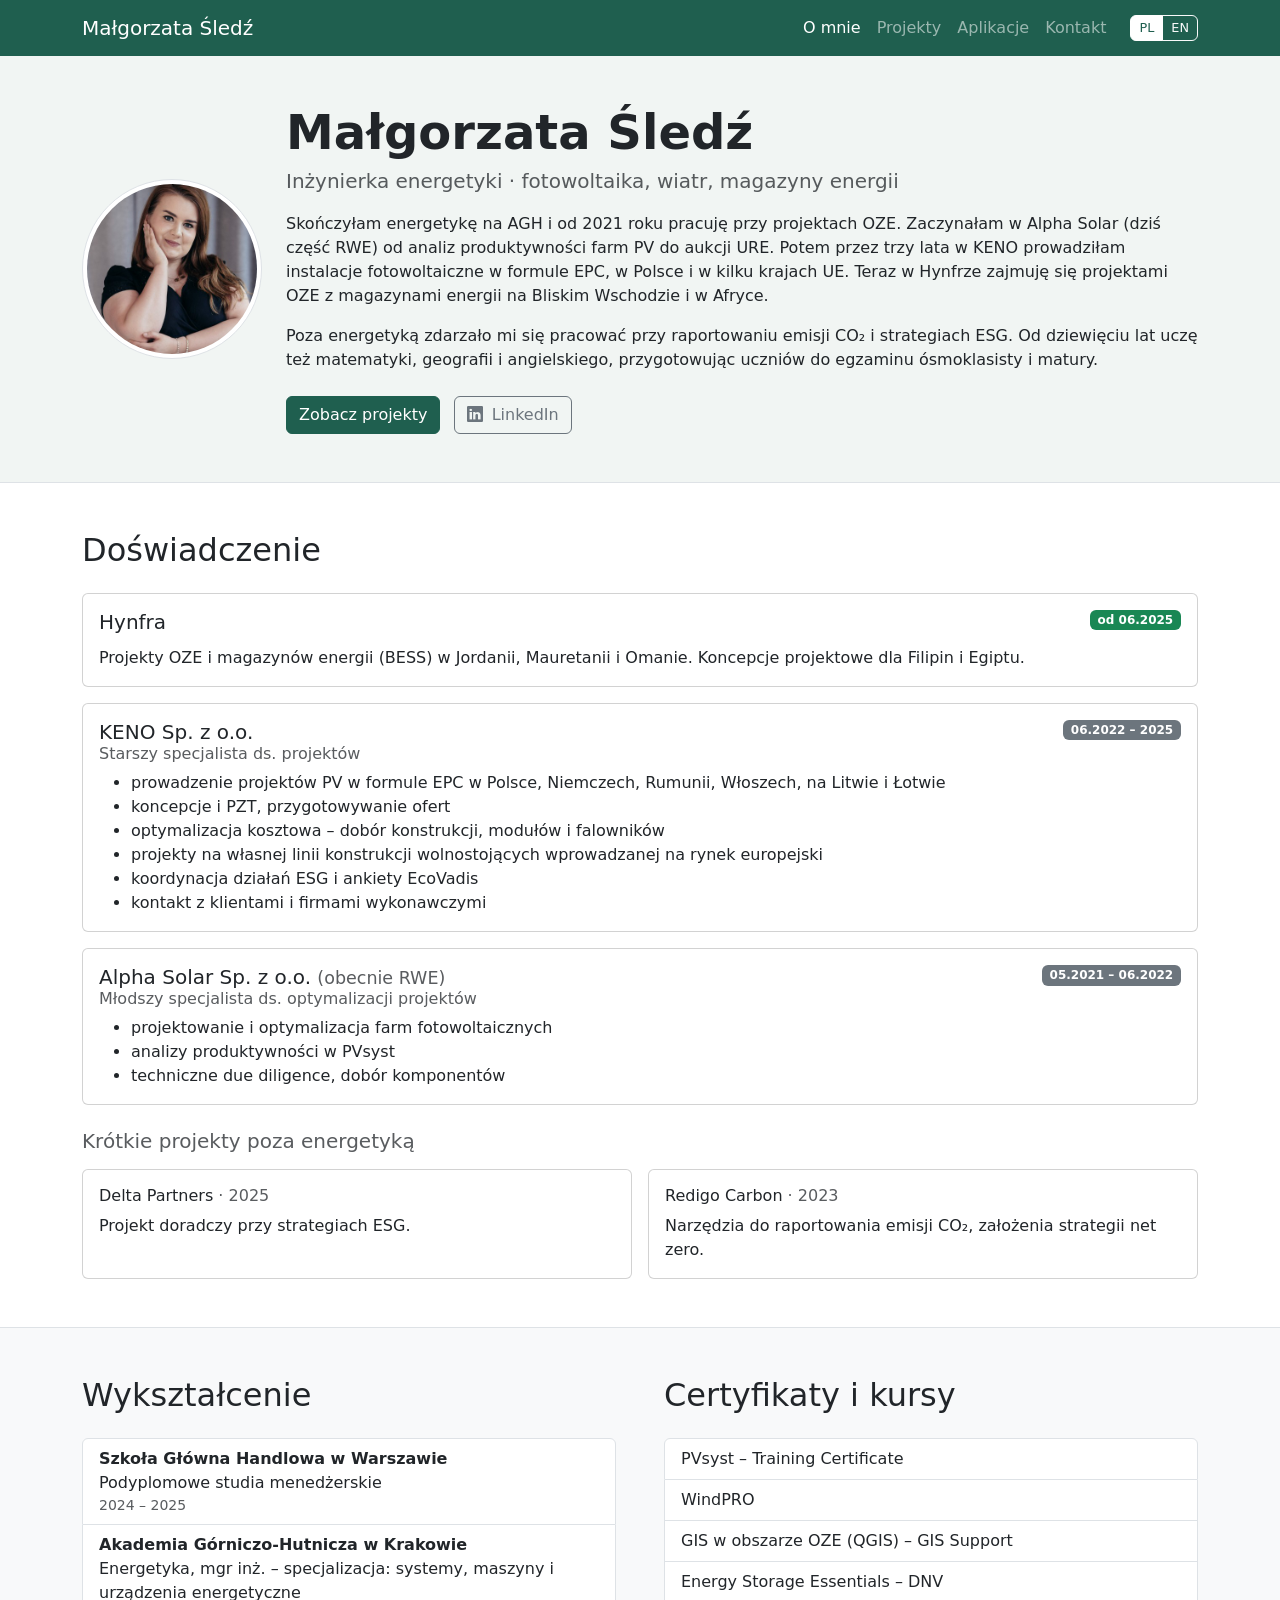
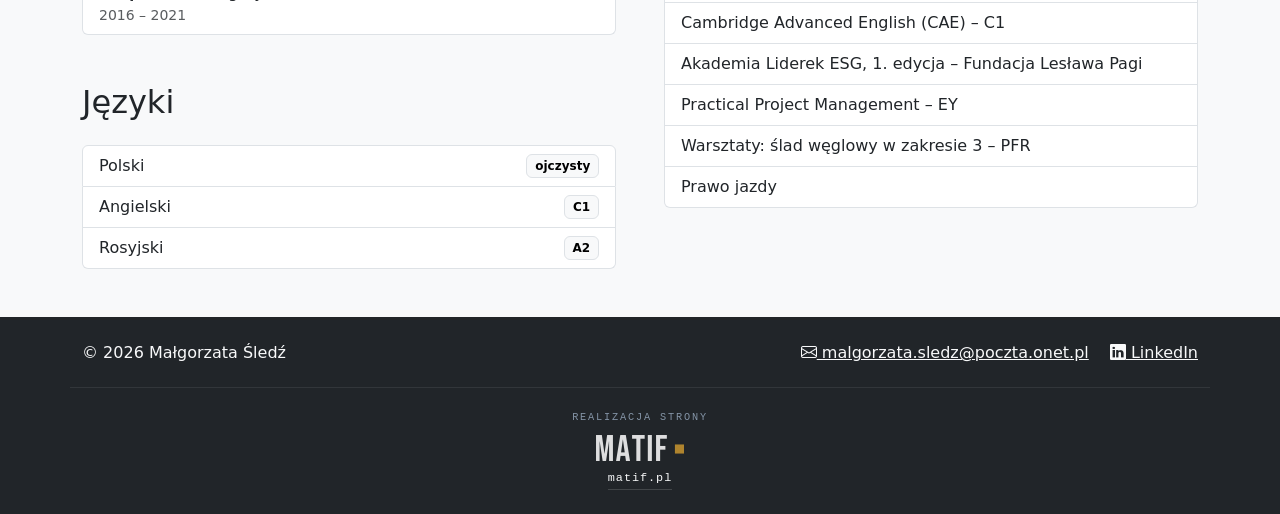
==== index.html @ 662f280e "Strona Małgorzaty Śledź: O mnie, Projekty, Aplikacje, Kontakt (PL/EN)" ====
<!doctype html>
<html lang="pl">
<head>
<meta charset="utf-8">
<meta name="viewport" content="width=device-width, initial-scale=1">
<title>Małgorzata Śledź</title>
<meta name="description" content="Małgorzata Śledź – inżynierka energetyki. Projekty fotowoltaiczne, wiatrowe i magazyny energii, ESG.">
<link rel="alternate" hreflang="en" href="en/index.html">
<link href="https://cdn.jsdelivr.net/npm/bootstrap@5.3.3/dist/css/bootstrap.min.css" rel="stylesheet">
<link href="https://cdn.jsdelivr.net/npm/bootstrap-icons@1.11.3/font/bootstrap-icons.min.css" rel="stylesheet">
<link href="style.css" rel="stylesheet">
</head>
<body>

<nav class="navbar navbar-expand-md navbar-dark fixed-top">
  <div class="container">
    <a class="navbar-brand" href="index.html">Małgorzata Śledź</a>
    <button class="navbar-toggler" type="button" data-bs-toggle="collapse" data-bs-target="#menu" aria-controls="menu" aria-expanded="false" aria-label="Menu">
      <span class="navbar-toggler-icon"></span>
    </button>
    <div class="collapse navbar-collapse" id="menu">
      <ul class="navbar-nav ms-auto me-md-3">
        <li class="nav-item"><a class="nav-link active" aria-current="page" href="index.html">O mnie</a></li>
        <li class="nav-item"><a class="nav-link" href="projekty.html">Projekty</a></li>
        <li class="nav-item"><a class="nav-link" href="aplikacje.html">Aplikacje</a></li>
        <li class="nav-item"><a class="nav-link" href="kontakt.html">Kontakt</a></li>
      </ul>
      <div class="btn-group lang-switch my-2 my-md-0">
        <a class="btn btn-outline-light active" href="index.html">PL</a>
        <a class="btn btn-outline-light" href="en/index.html">EN</a>
      </div>
    </div>
  </div>
</nav>

<main>
<header class="hero py-5 border-bottom">
  <div class="container">
    <div class="row align-items-center g-4">
      <div class="col-md-auto text-center">
        <img src="zdjecie.jpg" class="rounded-circle img-thumbnail" alt="Małgorzata Śledź">
      </div>
      <div class="col-md">
        <h1 class="display-5 fw-semibold mb-1">Małgorzata Śledź</h1>
        <p class="lead text-muted mb-3">Inżynierka energetyki · fotowoltaika, wiatr, magazyny energii</p>
        <p>Skończyłam energetykę na AGH i od 2021 roku pracuję przy projektach OZE. Zaczynałam w Alpha Solar (dziś część RWE) od analiz produktywności farm PV do aukcji URE. Potem przez trzy lata w KENO prowadziłam instalacje fotowoltaiczne w formule EPC, w Polsce i w kilku krajach UE. Teraz w Hynfrze zajmuję się projektami OZE z magazynami energii na Bliskim Wschodzie i w Afryce.</p>
        <p class="mb-4">Poza energetyką zdarzało mi się pracować przy raportowaniu emisji CO₂ i strategiach ESG. Od dziewięciu lat uczę też matematyki, geografii i angielskiego, przygotowując uczniów do egzaminu ósmoklasisty i matury.</p>
        <a href="projekty.html" class="btn btn-green me-2">Zobacz projekty</a>
        <a href="https://www.linkedin.com/in/malgorzatasledz9797" class="btn btn-outline-secondary"><i class="bi bi-linkedin me-1"></i> LinkedIn</a>
      </div>
    </div>
  </div>
</header>

<section class="py-5" id="doswiadczenie">
  <div class="container">
    <h2 class="mb-4">Doświadczenie</h2>

    <div class="card mb-3">
      <div class="card-body">
        <div class="d-flex justify-content-between flex-wrap">
          <h5 class="card-title mb-1">Hynfra</h5>
          <span class="badge text-bg-success align-self-start">od 06.2025</span>
        </div>
        <p class="card-text mt-2">Projekty OZE i magazynów energii (BESS) w Jordanii, Mauretanii i Omanie. Koncepcje projektowe dla Filipin i Egiptu.</p>
      </div>
    </div>

    <div class="card mb-3">
      <div class="card-body">
        <div class="d-flex justify-content-between flex-wrap">
          <h5 class="card-title mb-1">KENO Sp. z o.o.</h5>
          <span class="badge text-bg-secondary align-self-start">06.2022 – 2025</span>
        </div>
        <h6 class="card-subtitle text-muted mb-2">Starszy specjalista ds. projektów</h6>
        <ul class="mb-0">
          <li>prowadzenie projektów PV w formule EPC w Polsce, Niemczech, Rumunii, Włoszech, na Litwie i Łotwie</li>
          <li>koncepcje i PZT, przygotowywanie ofert</li>
          <li>optymalizacja kosztowa – dobór konstrukcji, modułów i falowników</li>
          <li>projekty na własnej linii konstrukcji wolnostojących wprowadzanej na rynek europejski</li>
          <li>koordynacja działań ESG i ankiety EcoVadis</li>
          <li>kontakt z klientami i firmami wykonawczymi</li>
        </ul>
      </div>
    </div>

    <div class="card mb-3">
      <div class="card-body">
        <div class="d-flex justify-content-between flex-wrap">
          <h5 class="card-title mb-1">Alpha Solar Sp. z o.o. <small class="text-muted">(obecnie RWE)</small></h5>
          <span class="badge text-bg-secondary align-self-start">05.2021 – 06.2022</span>
        </div>
        <h6 class="card-subtitle text-muted mb-2">Młodszy specjalista ds. optymalizacji projektów</h6>
        <ul class="mb-0">
          <li>projektowanie i optymalizacja farm fotowoltaicznych</li>
          <li>analizy produktywności w PVsyst</li>
          <li>techniczne due diligence, dobór komponentów</li>
        </ul>
      </div>
    </div>

    <h5 class="mt-4 mb-3 text-muted">Krótkie projekty poza energetyką</h5>
    <div class="row g-3">
      <div class="col-md-6">
        <div class="card h-100">
          <div class="card-body">
            <h6 class="card-title">Delta Partners <span class="text-muted fw-normal">· 2025</span></h6>
            <p class="card-text mb-0">Projekt doradczy przy strategiach ESG.</p>
          </div>
        </div>
      </div>
      <div class="col-md-6">
        <div class="card h-100">
          <div class="card-body">
            <h6 class="card-title">Redigo Carbon <span class="text-muted fw-normal">· 2023</span></h6>
            <p class="card-text mb-0">Narzędzia do raportowania emisji CO₂, założenia strategii net zero.</p>
          </div>
        </div>
      </div>
    </div>
  </div>
</section>

<section class="py-5 bg-light border-top" id="wyksztalcenie">
  <div class="container">
    <div class="row g-5">
      <div class="col-lg-6">
        <h2 class="mb-4">Wykształcenie</h2>
        <ul class="list-group">
          <li class="list-group-item">
            <div class="fw-semibold">Szkoła Główna Handlowa w Warszawie</div>
            Podyplomowe studia menedżerskie
            <div class="small text-muted">2024 – 2025</div>
          </li>
          <li class="list-group-item">
            <div class="fw-semibold">Akademia Górniczo-Hutnicza w Krakowie</div>
            Energetyka, mgr inż. – specjalizacja: systemy, maszyny i urządzenia energetyczne
            <div class="small text-muted">2016 – 2021</div>
          </li>
        </ul>

        <h2 class="mt-5 mb-4">Języki</h2>
        <ul class="list-group">
          <li class="list-group-item d-flex justify-content-between">Polski <span class="badge text-bg-light border">ojczysty</span></li>
          <li class="list-group-item d-flex justify-content-between">Angielski <span class="badge text-bg-light border">C1</span></li>
          <li class="list-group-item d-flex justify-content-between">Rosyjski <span class="badge text-bg-light border">A2</span></li>
        </ul>
      </div>

      <div class="col-lg-6" id="certyfikaty">
        <h2 class="mb-4">Certyfikaty i kursy</h2>
        <ul class="list-group">
          <li class="list-group-item">PVsyst – Training Certificate</li>
          <li class="list-group-item">WindPRO</li>
          <li class="list-group-item">GIS w obszarze OZE (QGIS) – GIS Support</li>
          <li class="list-group-item">Energy Storage Essentials – DNV</li>
          <li class="list-group-item">Cambridge Advanced English (CAE) – C1</li>
          <li class="list-group-item">Akademia Liderek ESG, 1. edycja – Fundacja Lesława Pagi</li>
          <li class="list-group-item">Practical Project Management – EY</li>
          <li class="list-group-item">Warsztaty: ślad węglowy w zakresie 3 – PFR</li>
          <li class="list-group-item">Prawo jazdy</li>
        </ul>
      </div>
    </div>
  </div>
</section>
</main>

<footer class="bg-dark text-light py-4" id="kontakt">
  <div class="container d-flex flex-wrap justify-content-between gap-2">
    <span>© 2026 Małgorzata Śledź</span>
    <span>
      <a class="link-light me-3" href="mailto:malgorzata.sledz@poczta.onet.pl"><i class="bi bi-envelope"></i> malgorzata.sledz@poczta.onet.pl</a>
      <a class="link-light" href="https://www.linkedin.com/in/malgorzatasledz9797"><i class="bi bi-linkedin"></i> LinkedIn</a>
    </span>
  </div>
  <div class="container fcredit">
    <a class="credit" href="https://matif.pl" target="_blank" rel="noopener">
      <span class="credit-by">Realizacja strony</span>
      <img src="matif-logo.png" alt="MatIf" width="88" height="26" loading="lazy">
      <span class="credit-dom">matif.pl</span>
    </a>
  </div>
</footer>

<script src="https://cdn.jsdelivr.net/npm/bootstrap@5.3.3/dist/js/bootstrap.bundle.min.js"></script>
</body>
</html>
---- style.css ----
body{padding-top:56px;display:flex;flex-direction:column;min-height:100vh}
main{flex:1}
section{scroll-margin-top:56px}
.navbar{background:#1f5f4f}
.hero{background:#f1f5f3}
.hero img{width:180px;height:180px;object-fit:cover}
.page-head{background:#f1f5f3}
.btn-green{background:#1f5f4f;border-color:#1f5f4f;color:#fff}
.btn-green:hover{background:#174a3d;border-color:#174a3d;color:#fff}
.lang-switch .btn{--bs-btn-padding-y:.15rem;--bs-btn-padding-x:.5rem;--bs-btn-font-size:.8rem}
.lang-switch .btn.active{background:#fff;color:#1f5f4f;border-color:#fff}

/* Realizacja strony – MatIf (logo, pod nim domena) */
.fcredit{margin-top:22px;padding-top:22px;border-top:1px solid rgba(255,255,255,.08);display:flex;justify-content:center}
.credit{display:inline-flex;flex-direction:column;align-items:center;gap:9px;text-align:center;text-decoration:none}
.credit-by{font-family:ui-monospace,SFMono-Regular,Consolas,monospace;font-size:.64rem;letter-spacing:.18em;text-transform:uppercase;color:#8494a6}
.credit img{display:block;height:26px;width:auto;opacity:.85;transition:transform .2s,opacity .2s}
.credit-dom{font-family:ui-monospace,SFMono-Regular,Consolas,monospace;font-size:.74rem;letter-spacing:.08em;color:#f8f9fa;border-bottom:1px solid rgba(255,255,255,.15);padding-bottom:2px;transition:border-color .18s,color .18s}
.credit:hover .credit-dom{color:#d9a43a;border-color:#d9a43a}
.credit:hover img{transform:translateY(-2px);opacity:1}
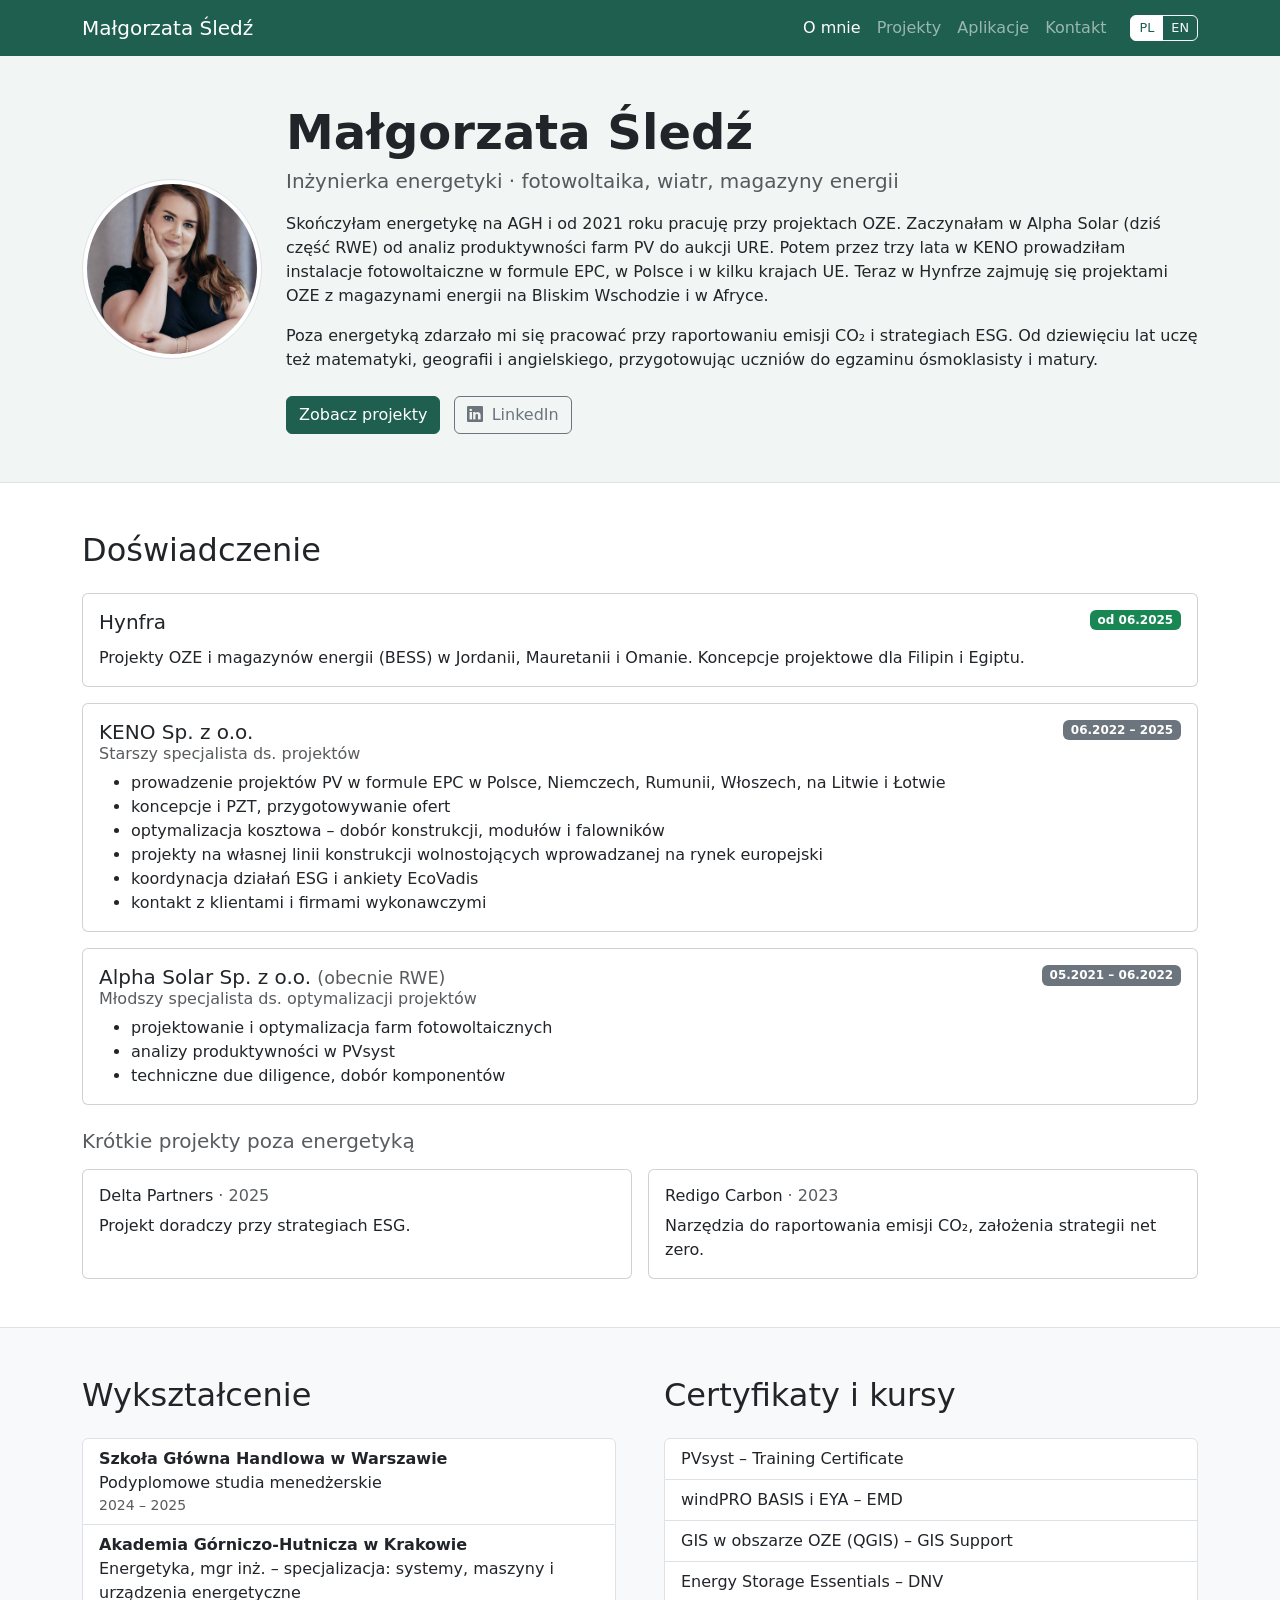
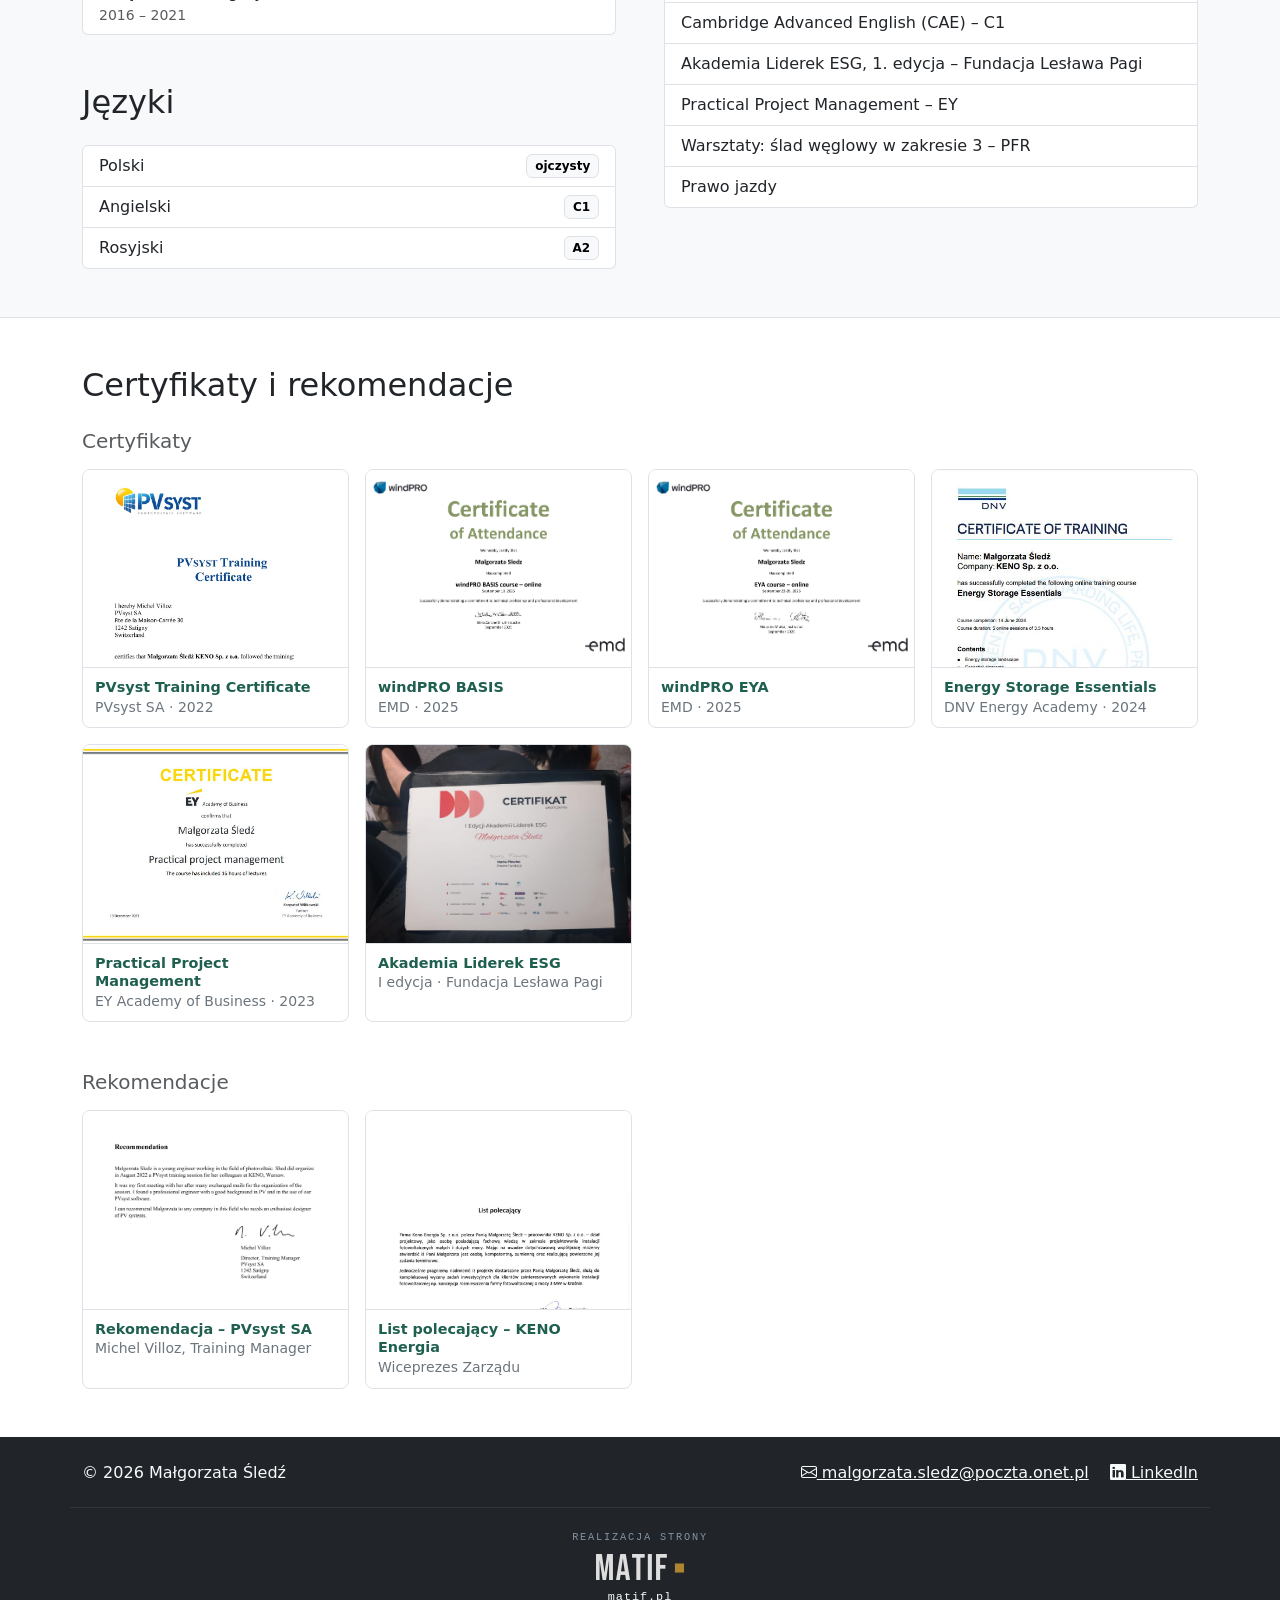
==== commit cb067ca3: "Dodaj certyfikaty i rekomendacje z podglądem (PL/EN), przygotuj pod GitHub Pages Co-Authored-By: Cla" ====
--- a/index.html
+++ b/index.html
@@ -151,7 +151,7 @@
         <h2 class="mb-4">Certyfikaty i kursy</h2>
         <ul class="list-group">
           <li class="list-group-item">PVsyst – Training Certificate</li>
-          <li class="list-group-item">WindPRO</li>
+          <li class="list-group-item">windPRO BASIS i EYA – EMD</li>
           <li class="list-group-item">GIS w obszarze OZE (QGIS) – GIS Support</li>
           <li class="list-group-item">Energy Storage Essentials – DNV</li>
           <li class="list-group-item">Cambridge Advanced English (CAE) – C1</li>
@@ -164,6 +164,79 @@
     </div>
   </div>
 </section>
+<section class="py-5 border-top" id="dokumenty">
+  <div class="container">
+    <h2 class="mb-4">Certyfikaty i rekomendacje</h2>
+    <h5 class="text-muted mb-3">Certyfikaty</h5>
+    <div class="row g-3 mb-5">
+      <div class="col-6 col-md-4 col-lg-3">
+        <a href="certyfikaty/pvsyst.jpg" class="doc-thumb" data-bs-toggle="modal" data-bs-target="#docModal" data-title="PVsyst Training Certificate">
+          <img src="certyfikaty/pvsyst.jpg" alt="PVsyst Training Certificate" loading="lazy">
+          <span class="doc-caption"><strong>PVsyst Training Certificate</strong><small>PVsyst SA · 2022</small></span>
+        </a>
+      </div>
+      <div class="col-6 col-md-4 col-lg-3">
+        <a href="certyfikaty/windpro-basis.png" class="doc-thumb" data-bs-toggle="modal" data-bs-target="#docModal" data-title="windPRO BASIS">
+          <img src="certyfikaty/windpro-basis.png" alt="windPRO BASIS" loading="lazy">
+          <span class="doc-caption"><strong>windPRO BASIS</strong><small>EMD · 2025</small></span>
+        </a>
+      </div>
+      <div class="col-6 col-md-4 col-lg-3">
+        <a href="certyfikaty/windpro-eya.png" class="doc-thumb" data-bs-toggle="modal" data-bs-target="#docModal" data-title="windPRO EYA">
+          <img src="certyfikaty/windpro-eya.png" alt="windPRO EYA" loading="lazy">
+          <span class="doc-caption"><strong>windPRO EYA</strong><small>EMD · 2025</small></span>
+        </a>
+      </div>
+      <div class="col-6 col-md-4 col-lg-3">
+        <a href="certyfikaty/dnv-energy-storage.jpg" class="doc-thumb" data-bs-toggle="modal" data-bs-target="#docModal" data-title="Energy Storage Essentials">
+          <img src="certyfikaty/dnv-energy-storage.jpg" alt="Energy Storage Essentials" loading="lazy">
+          <span class="doc-caption"><strong>Energy Storage Essentials</strong><small>DNV Energy Academy · 2024</small></span>
+        </a>
+      </div>
+      <div class="col-6 col-md-4 col-lg-3">
+        <a href="certyfikaty/ey-project-management.jpg" class="doc-thumb" data-bs-toggle="modal" data-bs-target="#docModal" data-title="Practical Project Management">
+          <img src="certyfikaty/ey-project-management.jpg" alt="Practical Project Management" loading="lazy">
+          <span class="doc-caption"><strong>Practical Project Management</strong><small>EY Academy of Business · 2023</small></span>
+        </a>
+      </div>
+      <div class="col-6 col-md-4 col-lg-3">
+        <a href="certyfikaty/akademia-liderek-esg.jpg" class="doc-thumb" data-bs-toggle="modal" data-bs-target="#docModal" data-title="Akademia Liderek ESG">
+          <img src="certyfikaty/akademia-liderek-esg.jpg" alt="Akademia Liderek ESG" loading="lazy">
+          <span class="doc-caption"><strong>Akademia Liderek ESG</strong><small>I edycja · Fundacja Lesława Pagi</small></span>
+        </a>
+      </div>
+    </div>
+    <h5 class="text-muted mb-3">Rekomendacje</h5>
+    <div class="row g-3">
+      <div class="col-6 col-md-4 col-lg-3">
+        <a href="certyfikaty/rekomendacja-pvsyst.png" class="doc-thumb" data-bs-toggle="modal" data-bs-target="#docModal" data-title="Rekomendacja – PVsyst SA">
+          <img src="certyfikaty/rekomendacja-pvsyst.png" alt="Rekomendacja – PVsyst SA" loading="lazy">
+          <span class="doc-caption"><strong>Rekomendacja – PVsyst SA</strong><small>Michel Villoz, Training Manager</small></span>
+        </a>
+      </div>
+      <div class="col-6 col-md-4 col-lg-3">
+        <a href="certyfikaty/list-polecajacy-keno.jpg" class="doc-thumb" data-bs-toggle="modal" data-bs-target="#docModal" data-title="List polecający – KENO Energia">
+          <img src="certyfikaty/list-polecajacy-keno.jpg" alt="List polecający – KENO Energia" loading="lazy">
+          <span class="doc-caption"><strong>List polecający – KENO Energia</strong><small>Wiceprezes Zarządu</small></span>
+        </a>
+      </div>
+    </div>
+  </div>
+</section>
+
+<div class="modal fade" id="docModal" tabindex="-1" aria-labelledby="docModalTitle" aria-hidden="true">
+  <div class="modal-dialog modal-xl modal-dialog-centered modal-dialog-scrollable">
+    <div class="modal-content">
+      <div class="modal-header">
+        <h5 class="modal-title" id="docModalTitle"></h5>
+        <button type="button" class="btn-close" data-bs-dismiss="modal" aria-label="Zamknij"></button>
+      </div>
+      <div class="modal-body text-center">
+        <img id="docModalImg" class="img-fluid" src="" alt="">
+      </div>
+    </div>
+  </div>
+</div>
 </main>
 
 <footer class="bg-dark text-light py-4" id="kontakt">
@@ -184,5 +257,13 @@
 </footer>
 
 <script src="https://cdn.jsdelivr.net/npm/bootstrap@5.3.3/dist/js/bootstrap.bundle.min.js"></script>
+<script>
+document.getElementById('docModal').addEventListener('show.bs.modal', function (e) {
+  var a = e.relatedTarget, img = document.getElementById('docModalImg');
+  img.src = a.getAttribute('href');
+  img.alt = a.dataset.title;
+  document.getElementById('docModalTitle').textContent = a.dataset.title;
+});
+</script>
 </body>
 </html>
--- a/style.css
+++ b/style.css
@@ -18,3 +18,12 @@
 .credit-dom{font-family:ui-monospace,SFMono-Regular,Consolas,monospace;font-size:.74rem;letter-spacing:.08em;color:#f8f9fa;border-bottom:1px solid rgba(255,255,255,.15);padding-bottom:2px;transition:border-color .18s,color .18s}
 .credit:hover .credit-dom{color:#d9a43a;border-color:#d9a43a}
 .credit:hover img{transform:translateY(-2px);opacity:1}
+
+/* Certyfikaty i rekomendacje – miniatury */
+.doc-thumb{display:block;height:100%;border:1px solid #dee2e6;border-radius:.5rem;overflow:hidden;background:#fff;text-decoration:none;color:inherit;transition:box-shadow .2s,transform .2s}
+.doc-thumb:hover{box-shadow:0 .5rem 1rem rgba(0,0,0,.12);transform:translateY(-2px)}
+.doc-thumb img{display:block;width:100%;aspect-ratio:4/3;object-fit:cover;object-position:top;background:#f1f5f3;border-bottom:1px solid #dee2e6}
+.doc-caption{display:block;padding:.6rem .75rem;line-height:1.3}
+.doc-caption strong{display:block;font-size:.9rem;color:#1f5f4f}
+.doc-caption small{color:#6c757d}
+#docModalImg{max-height:80vh}
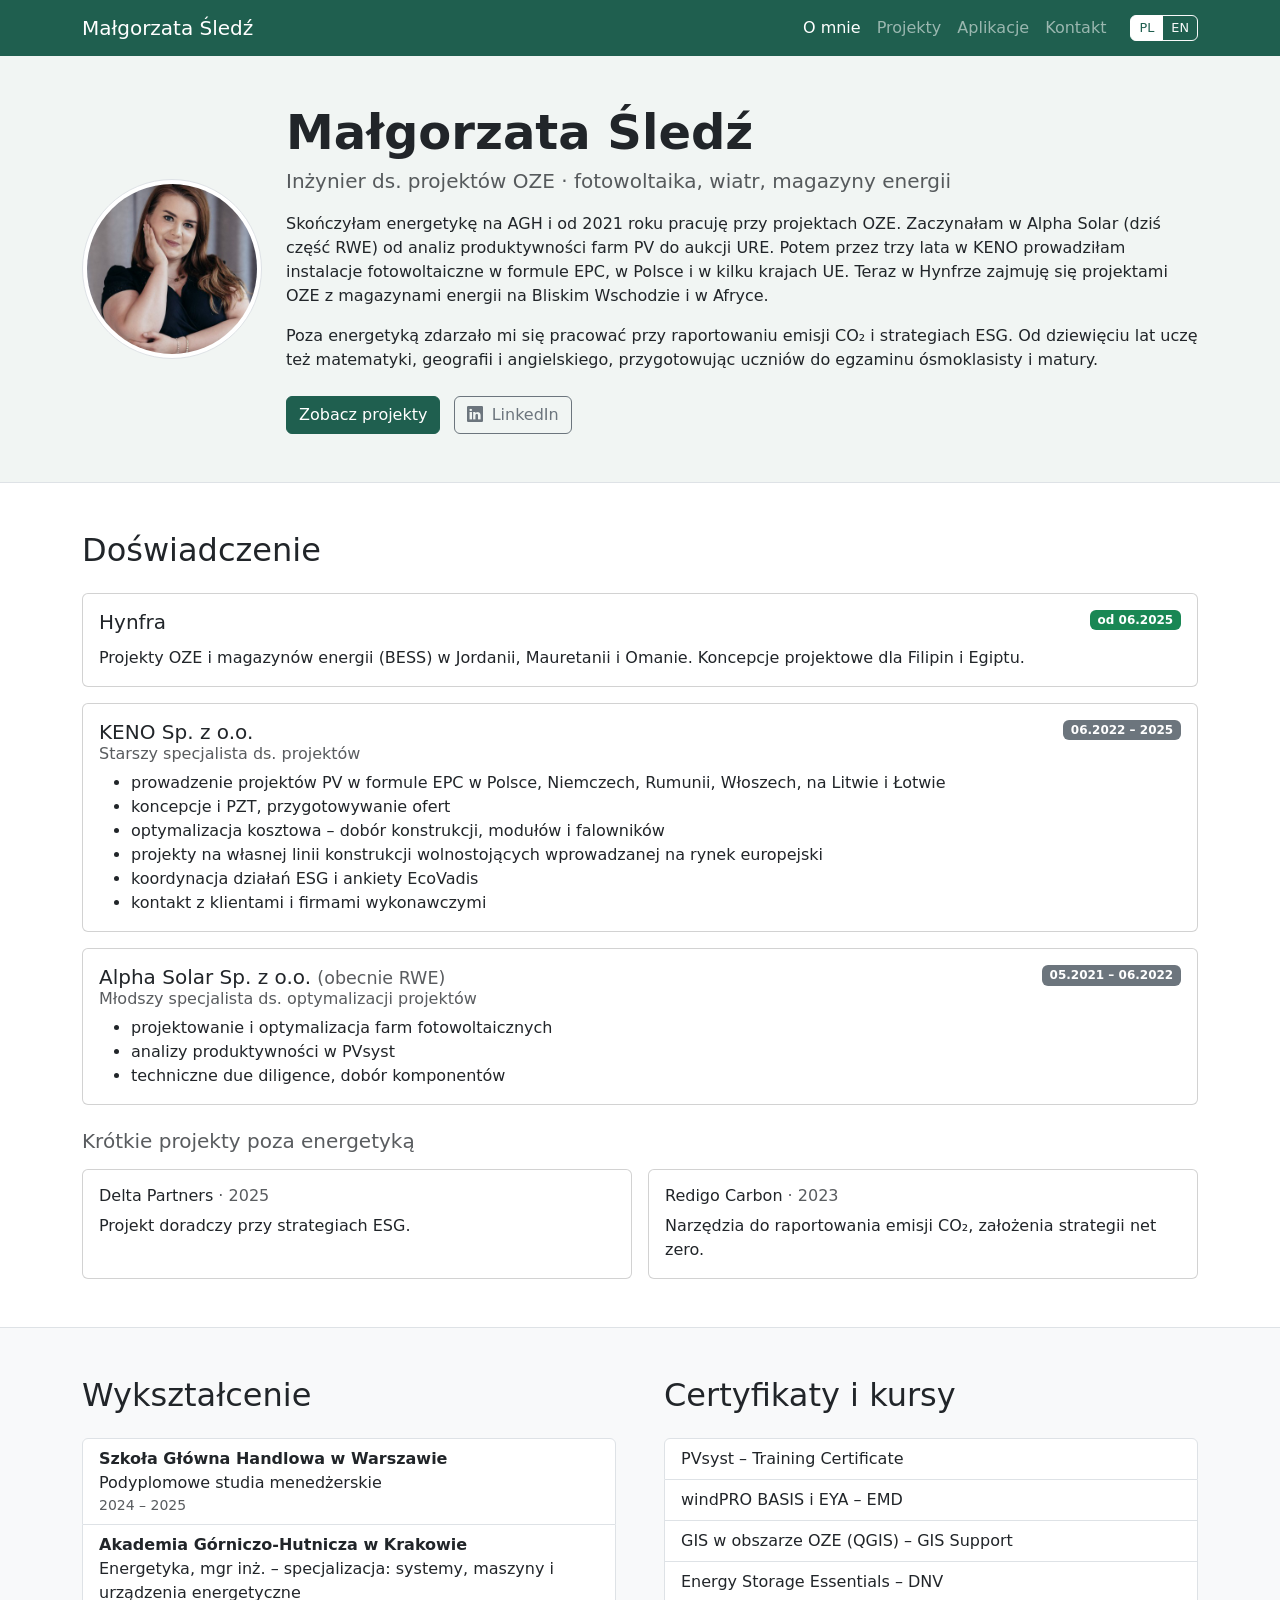
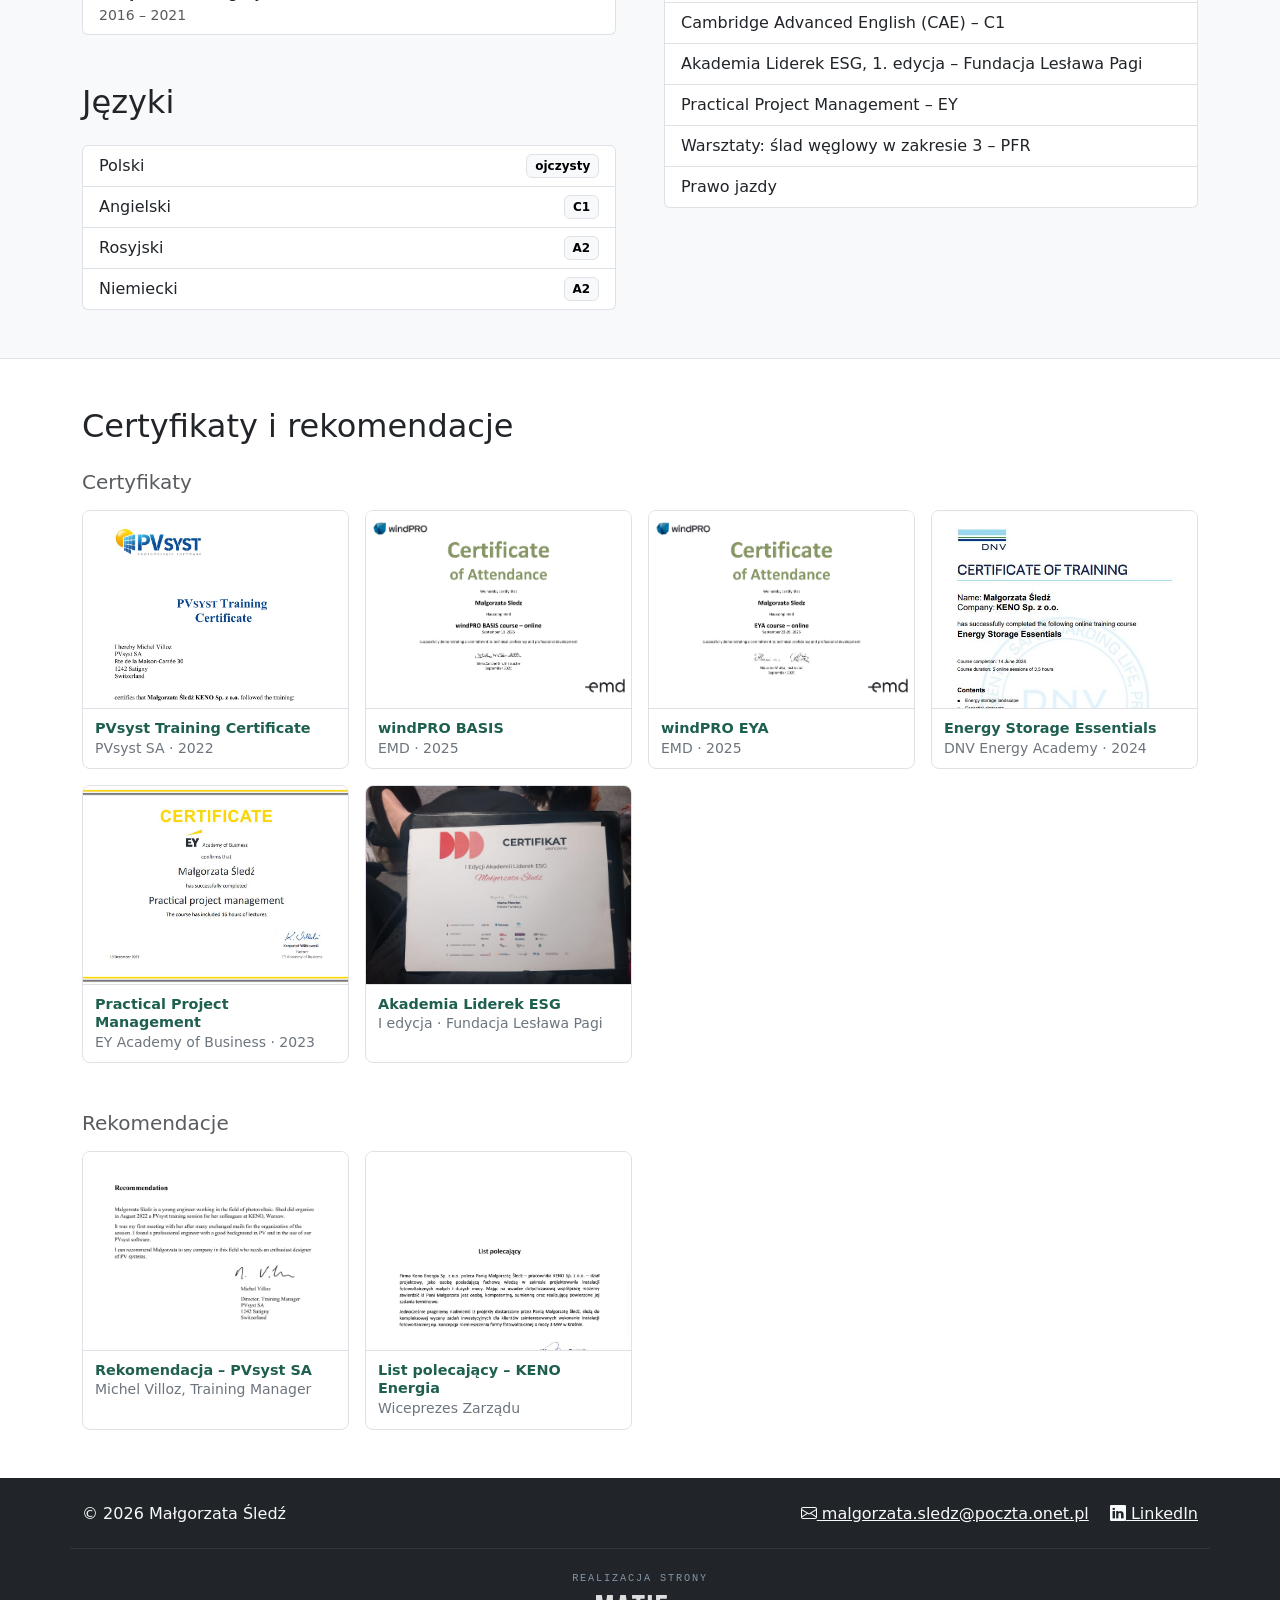
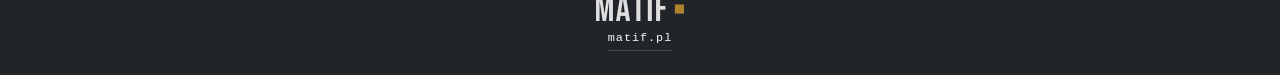
==== commit 930e8e9d: "Zmień tytuł na „Inżynier ds. projektów OZE”, dodaj niemiecki A2 (PL/EN)" ====
--- a/index.html
+++ b/index.html
@@ -4,7 +4,7 @@
 <meta charset="utf-8">
 <meta name="viewport" content="width=device-width, initial-scale=1">
 <title>Małgorzata Śledź</title>
-<meta name="description" content="Małgorzata Śledź – inżynierka energetyki. Projekty fotowoltaiczne, wiatrowe i magazyny energii, ESG.">
+<meta name="description" content="Małgorzata Śledź – inżynier ds. projektów OZE. Projekty fotowoltaiczne, wiatrowe i magazyny energii, ESG.">
 <link rel="alternate" hreflang="en" href="en/index.html">
 <link href="https://cdn.jsdelivr.net/npm/bootstrap@5.3.3/dist/css/bootstrap.min.css" rel="stylesheet">
 <link href="https://cdn.jsdelivr.net/npm/bootstrap-icons@1.11.3/font/bootstrap-icons.min.css" rel="stylesheet">
@@ -42,7 +42,7 @@
       </div>
       <div class="col-md">
         <h1 class="display-5 fw-semibold mb-1">Małgorzata Śledź</h1>
-        <p class="lead text-muted mb-3">Inżynierka energetyki · fotowoltaika, wiatr, magazyny energii</p>
+        <p class="lead text-muted mb-3">Inżynier ds. projektów OZE · fotowoltaika, wiatr, magazyny energii</p>
         <p>Skończyłam energetykę na AGH i od 2021 roku pracuję przy projektach OZE. Zaczynałam w Alpha Solar (dziś część RWE) od analiz produktywności farm PV do aukcji URE. Potem przez trzy lata w KENO prowadziłam instalacje fotowoltaiczne w formule EPC, w Polsce i w kilku krajach UE. Teraz w Hynfrze zajmuję się projektami OZE z magazynami energii na Bliskim Wschodzie i w Afryce.</p>
         <p class="mb-4">Poza energetyką zdarzało mi się pracować przy raportowaniu emisji CO₂ i strategiach ESG. Od dziewięciu lat uczę też matematyki, geografii i angielskiego, przygotowując uczniów do egzaminu ósmoklasisty i matury.</p>
         <a href="projekty.html" class="btn btn-green me-2">Zobacz projekty</a>
@@ -144,6 +144,7 @@
           <li class="list-group-item d-flex justify-content-between">Polski <span class="badge text-bg-light border">ojczysty</span></li>
           <li class="list-group-item d-flex justify-content-between">Angielski <span class="badge text-bg-light border">C1</span></li>
           <li class="list-group-item d-flex justify-content-between">Rosyjski <span class="badge text-bg-light border">A2</span></li>
+          <li class="list-group-item d-flex justify-content-between">Niemiecki <span class="badge text-bg-light border">A2</span></li>
         </ul>
       </div>
 
